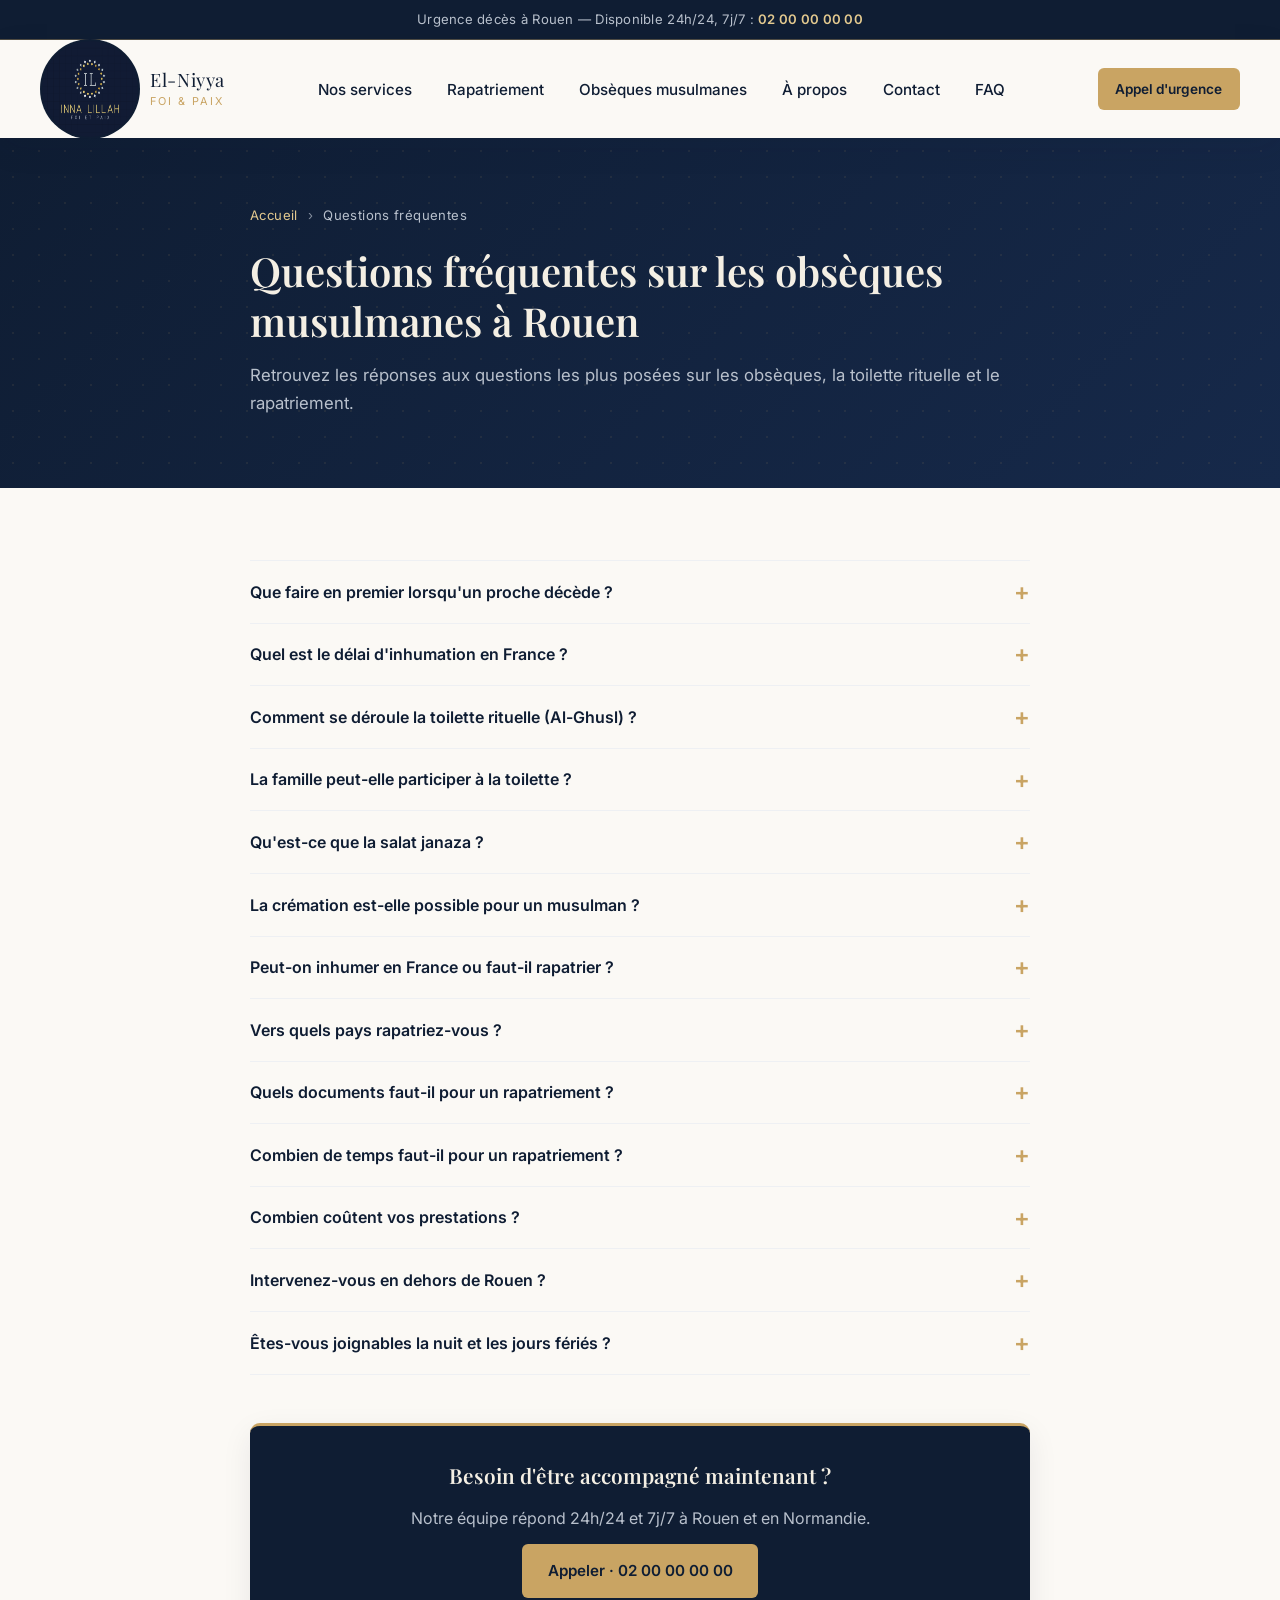
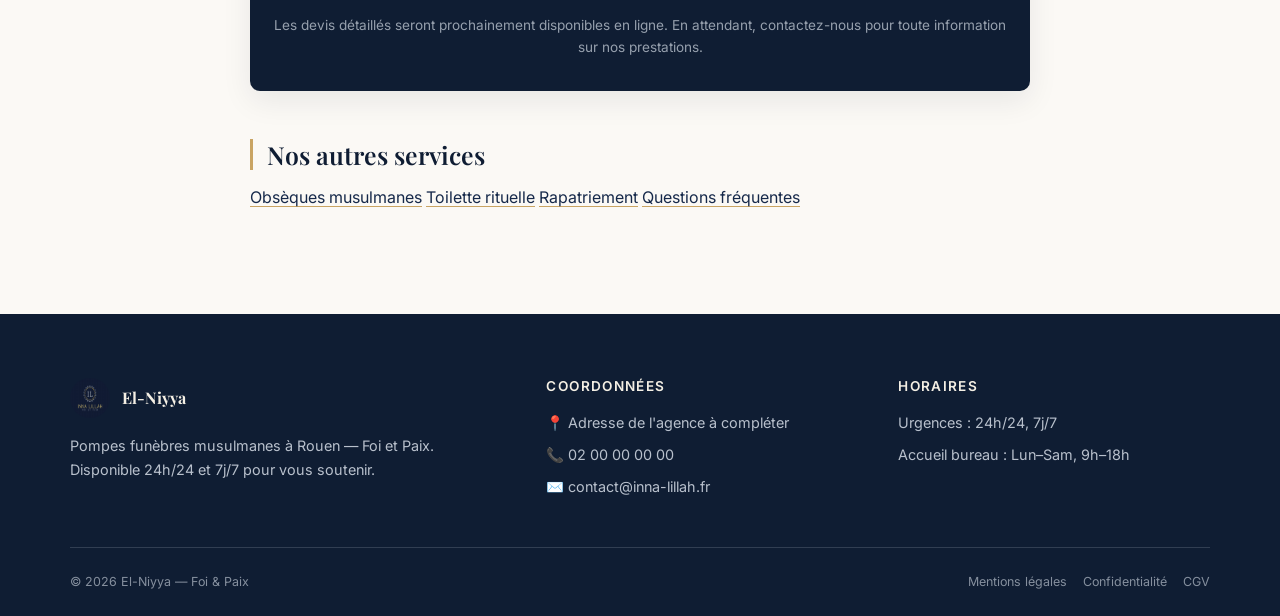
==== faq.html @ 03401d62 "ajout nouvelle pages" ====
<!DOCTYPE html>
<html lang="fr">
<head>
<meta charset="UTF-8">
<meta name="viewport" content="width=device-width, initial-scale=1.0">
<title>FAQ obsèques musulmanes et rapatriement à Rouen | El-Niyya</title>
<meta name="description" content="Réponses à vos questions : délai d'inhumation, toilette rituelle, salat janaza, rapatriement Algérie, Maroc, Tunisie, démarches. El-Niyya, Rouen, 24h/24.">
<meta name="robots" content="index, follow">
<link rel="canonical" href="https://www.el-niyya.fr/faq.html">
<meta property="og:type" content="website">
<meta property="og:url" content="https://www.el-niyya.fr/faq.html">
<meta property="og:title" content="FAQ obsèques musulmanes et rapatriement à Rouen | El-Niyya">
<meta property="og:description" content="Réponses à vos questions : délai d'inhumation, toilette rituelle, salat janaza, rapatriement Algérie, Maroc, Tunisie, démarches. El-Niyya, Rouen, 24h/24.">
<meta property="og:image" content="https://www.el-niyya.fr/assets/logo-el-niyya.png">
<meta property="og:locale" content="fr_FR">
<meta property="og:site_name" content="El-Niyya">
<link rel="icon" type="image/png" href="/assets/logo-el-niyya.png">
<link rel="apple-touch-icon" href="/assets/logo-el-niyya.png">
<link rel="preconnect" href="https://fonts.googleapis.com">
<link rel="preconnect" href="https://fonts.gstatic.com" crossorigin>
<link href="https://fonts.googleapis.com/css2?family=Playfair+Display:wght@500;600;700&family=Inter:wght@300;400;500;600&display=swap" rel="stylesheet">
<script type="application/ld+json">{"@context": "https://schema.org", "@type": "FAQPage", "mainEntity": [{"@type": "Question", "name": "Que faire en premier lorsqu'un proche décède ?", "acceptedAnswer": {"@type": "Answer", "text": "Si le décès a lieu à domicile, faites constater le décès par un médecin, qui établit le certificat de décès. Appelez-nous ensuite à toute heure : nous vous guidons et organisons la prise en charge du défunt. Si le décès a lieu à l'hôpital ou en maison de retraite, l'établissement vous indiquera les démarches, et vous pouvez nous contacter directement."}}, {"@type": "Question", "name": "Quel est le délai d'inhumation en France ?", "acceptedAnswer": {"@type": "Answer", "text": "En principe, l'inhumation doit avoir lieu dans les six jours suivant le décès, dimanches et jours fériés non compris. Une dérogation est possible dans certains cas, notamment en cas de rapatriement. Nous vous précisons les délais applicables à votre situation."}}, {"@type": "Question", "name": "Comment se déroule la toilette rituelle (Al-Ghusl) ?", "acceptedAnswer": {"@type": "Answer", "text": "Le défunt est lavé avec soin et pudeur, selon la Sunna, par des personnes du même sexe, puis enveloppé dans le linceul (kafan). Retrouvez le détail sur notre page <a href='/toilette-rituelle-rouen.html'>toilette rituelle à Rouen</a>."}}, {"@type": "Question", "name": "La famille peut-elle participer à la toilette ?", "acceptedAnswer": {"@type": "Answer", "text": "Selon vos souhaits et les possibilités, des proches peuvent y participer ou y assister. Nous en discutons ensemble, sans rien imposer."}}, {"@type": "Question", "name": "Qu'est-ce que la salat janaza ?", "acceptedAnswer": {"@type": "Answer", "text": "C'est la prière funéraire, accomplie collectivement avant l'inhumation. Elle se fait généralement debout, sans prosternation. Nous coordonnons avec vous le lieu et l'horaire."}}, {"@type": "Question", "name": "La crémation est-elle possible pour un musulman ?", "acceptedAnswer": {"@type": "Answer", "text": "Non. La tradition musulmane prescrit l'inhumation et interdit la crémation. Nos prestations respectent ce principe."}}, {"@type": "Question", "name": "Peut-on inhumer en France ou faut-il rapatrier ?", "acceptedAnswer": {"@type": "Answer", "text": "C'est le choix de la famille. Certaines familles inhument à Rouen ou en Normandie, d'autres rapatrient le défunt au pays. Nous vous accompagnons dans les deux cas."}}, {"@type": "Question", "name": "Vers quels pays rapatriez-vous ?", "acceptedAnswer": {"@type": "Answer", "text": "Actuellement vers l'Algérie, le Maroc et la Tunisie. Consultez notre page <a href='/rapatriement-algerie-maroc-tunisie-rouen.html'>rapatriement depuis Rouen</a>. Pour un autre pays, contactez-nous."}}, {"@type": "Question", "name": "Quels documents faut-il pour un rapatriement ?", "acceptedAnswer": {"@type": "Answer", "text": "En général : le certificat de décès, une pièce d'identité ou le passeport du défunt, et les autorisations administratives. La liste exacte dépend du pays et de la situation ; nous vous la précisons dès votre appel."}}, {"@type": "Question", "name": "Combien de temps faut-il pour un rapatriement ?", "acceptedAnswer": {"@type": "Answer", "text": "Le délai dépend des formalités administratives, des disponibilités de vol et du pays de destination. Nous mettons tout en œuvre pour aller le plus vite possible et vous tenons informés à chaque étape."}}, {"@type": "Question", "name": "Combien coûtent vos prestations ?", "acceptedAnswer": {"@type": "Answer", "text": "Le coût dépend des prestations choisies (inhumation en France ou rapatriement, destination, etc.). Nos devis détaillés seront prochainement disponibles en ligne. En attendant, appelez-nous pour obtenir une information claire."}}, {"@type": "Question", "name": "Intervenez-vous en dehors de Rouen ?", "acceptedAnswer": {"@type": "Answer", "text": "Nous intervenons à Rouen, en Seine-Maritime et en Normandie. Contactez-nous pour vérifier votre secteur."}}, {"@type": "Question", "name": "Êtes-vous joignables la nuit et les jours fériés ?", "acceptedAnswer": {"@type": "Answer", "text": "Oui, notre équipe est joignable 24h/24 et 7j/7, jours fériés compris."}}]}</script>
<link rel="stylesheet" href="/style.css">
</head>
<body>
<header>
  <div class="top-bar">
    <span>Urgence décès à Rouen — Disponible 24h/24, 7j/7 : <a href="tel:+33200000000"><strong>02 00 00 00 00</strong></a></span>
  </div>
  <nav aria-label="Navigation principale">
    <a href="/" class="brand" aria-label="Retour à l'accueil El-Niyya">
      <img src="logo-inna-lillah.png" alt="Logo El-Niyya, pompes funèbres musulmanes à Rouen" width="55" height="55">
      <span class="brand-text"><span class="nom">El-Niyya</span><br><span class="signature">Foi &amp; Paix</span></span>
    </a>
    <ul class="nav-links" id="menu-mobile">
      <li><a href="/index.html#services">Nos services</a></li>
      <li><a href="/rapatriement.html">Rapatriement</a></li>
      <li><a href="/obseques-musulmanes-rouen.html">Obsèques musulmanes</a></li>
      <li><a href="/index.html#apropos">À propos</a></li>
      <li><a href="/index.html#contact">Contact</a></li>
      <li><a href="/faq.html">FAQ</a></li>
    </ul>
    <div class="nav-actions">
      <a href="tel:+33200000000" class="btn-call">Appel d'urgence</a>
      <button class="btn-menu" id="btn-menu" aria-label="Ouvrir le menu" aria-expanded="false" aria-controls="menu-mobile"><span></span></button>
    </div>
  </nav>
</header>
<main>
<section class="page-hero">
  <div class="container">
    <div class="page-hero-inner">
      <p class="breadcrumb"><a href="/">Accueil</a> <span aria-hidden="true">›</span> Questions fréquentes</p>
      <h1>Questions fréquentes sur les obsèques musulmanes à Rouen</h1>
      <p class="page-intro">Retrouvez les réponses aux questions les plus posées sur les obsèques, la toilette rituelle et le rapatriement.</p>
    </div>
  </div>
</section>
<section class="page-body">
  <div class="container">
    <div class="page-content">
      <details class="faq-item"><summary>Que faire en premier lorsqu'un proche décède ?</summary><p>Si le décès a lieu à domicile, faites constater le décès par un médecin, qui établit le certificat de décès. Appelez-nous ensuite à toute heure : nous vous guidons et organisons la prise en charge du défunt. Si le décès a lieu à l'hôpital ou en maison de retraite, l'établissement vous indiquera les démarches, et vous pouvez nous contacter directement.</p></details>
      <details class="faq-item"><summary>Quel est le délai d'inhumation en France ?</summary><p>En principe, l'inhumation doit avoir lieu dans les six jours suivant le décès, dimanches et jours fériés non compris. Une dérogation est possible dans certains cas, notamment en cas de rapatriement. Nous vous précisons les délais applicables à votre situation.</p></details>
      <details class="faq-item"><summary>Comment se déroule la toilette rituelle (Al-Ghusl) ?</summary><p>Le défunt est lavé avec soin et pudeur, selon la Sunna, par des personnes du même sexe, puis enveloppé dans le linceul (kafan). Retrouvez le détail sur notre page <a href='/toilette-rituelle-rouen.html'>toilette rituelle à Rouen</a>.</p></details>
      <details class="faq-item"><summary>La famille peut-elle participer à la toilette ?</summary><p>Selon vos souhaits et les possibilités, des proches peuvent y participer ou y assister. Nous en discutons ensemble, sans rien imposer.</p></details>
      <details class="faq-item"><summary>Qu'est-ce que la salat janaza ?</summary><p>C'est la prière funéraire, accomplie collectivement avant l'inhumation. Elle se fait généralement debout, sans prosternation. Nous coordonnons avec vous le lieu et l'horaire.</p></details>
      <details class="faq-item"><summary>La crémation est-elle possible pour un musulman ?</summary><p>Non. La tradition musulmane prescrit l'inhumation et interdit la crémation. Nos prestations respectent ce principe.</p></details>
      <details class="faq-item"><summary>Peut-on inhumer en France ou faut-il rapatrier ?</summary><p>C'est le choix de la famille. Certaines familles inhument à Rouen ou en Normandie, d'autres rapatrient le défunt au pays. Nous vous accompagnons dans les deux cas.</p></details>
      <details class="faq-item"><summary>Vers quels pays rapatriez-vous ?</summary><p>Actuellement vers l'Algérie, le Maroc et la Tunisie. Consultez notre page <a href='/rapatriement-algerie-maroc-tunisie-rouen.html'>rapatriement depuis Rouen</a>. Pour un autre pays, contactez-nous.</p></details>
      <details class="faq-item"><summary>Quels documents faut-il pour un rapatriement ?</summary><p>En général : le certificat de décès, une pièce d'identité ou le passeport du défunt, et les autorisations administratives. La liste exacte dépend du pays et de la situation ; nous vous la précisons dès votre appel.</p></details>
      <details class="faq-item"><summary>Combien de temps faut-il pour un rapatriement ?</summary><p>Le délai dépend des formalités administratives, des disponibilités de vol et du pays de destination. Nous mettons tout en œuvre pour aller le plus vite possible et vous tenons informés à chaque étape.</p></details>
      <details class="faq-item"><summary>Combien coûtent vos prestations ?</summary><p>Le coût dépend des prestations choisies (inhumation en France ou rapatriement, destination, etc.). Nos devis détaillés seront prochainement disponibles en ligne. En attendant, appelez-nous pour obtenir une information claire.</p></details>
      <details class="faq-item"><summary>Intervenez-vous en dehors de Rouen ?</summary><p>Nous intervenons à Rouen, en Seine-Maritime et en Normandie. Contactez-nous pour vérifier votre secteur.</p></details>
      <details class="faq-item"><summary>Êtes-vous joignables la nuit et les jours fériés ?</summary><p>Oui, notre équipe est joignable 24h/24 et 7j/7, jours fériés compris.</p></details>
      <div class="cta-box">
  <p><strong class="cta-titre">Besoin d'être accompagné maintenant ?</strong></p>
  <p>Notre équipe répond 24h/24 et 7j/7 à Rouen et en Normandie.</p>
  <p><a href="tel:+33200000000" class="btn-primary">Appeler · 02 00 00 00 00</a></p>
  <p class="cta-note">Les devis détaillés seront prochainement disponibles en ligne. En attendant, contactez-nous pour toute information sur nos prestations.</p>
</div>
      <h2>Nos autres services</h2>
      <p class="liens-services"><a href="/obseques-musulmanes-rouen.html">Obsèques musulmanes</a> <a href="/toilette-rituelle-rouen.html">Toilette rituelle</a> <a href="/rapatriement-algerie-maroc-tunisie-rouen.html">Rapatriement</a> <a href="/faq.html">Questions fréquentes</a></p>
    </div>
  </div>
</section>
</main>
<!-- ===================== PIED DE PAGE ===================== -->
<footer id="contact">
  <div class="container">
    <div class="footer-grid">

      <div class="footer-col">
        <div class="footer-brand">
          <img src="logo-inna-lillah.png" alt="Logo Inna Lillah" width="40" height="40">
          <strong style="color:var(--sable); font-family:'Playfair Display',serif;">El-Niyya</strong>
        </div>
        <p>Pompes funèbres musulmanes à Rouen — Foi et Paix. Disponible 24h/24 et 7j/7 pour vous soutenir.</p>
      </div>

      <div class="footer-col">
        <h4>Coordonnées</h4>
        <ul>
          <li>📍 Adresse de l'agence à compléter</li>
          <li>📞 <a href="tel:+33200000000">02 00 00 00 00</a></li>
          <li>✉️ <a href="mailto:contact@inna-lillah.fr">contact@inna-lillah.fr</a></li>
        </ul>
      </div>

      <div class="footer-col">
        <h4>Horaires</h4>
        <ul>
          <li>Urgences : 24h/24, 7j/7</li>
          <li>Accueil bureau : Lun–Sam, 9h–18h</li>
        </ul>
      </div>
    </div>

    <div class="footer-bottom">
      <span>&copy; <span id="annee-courante">2026</span> El-Niyya — Foi &amp; Paix</span>
      <nav aria-label="Liens légaux">
        <a href="/mentions-legales.html">Mentions légales</a>
        <a href="/politique-confidentialite.html">Confidentialité</a>
        <a href="/cgv.html">CGV</a>
      </nav>
    </div>
  </div>
</footer>
<a href="tel:+33200000000" class="appel-flottant" aria-label="Appeler El-Niyya en urgence"><svg aria-hidden="true" viewBox="0 0 24 24" fill="none" stroke="currentColor" stroke-width="1.8"><path d="M22 16.92v3a2 2 0 0 1-2.18 2 19.79 19.79 0 0 1-8.63-3.07 19.5 19.5 0 0 1-6-6 19.79 19.79 0 0 1-3.07-8.67A2 2 0 0 1 4.11 2h3a2 2 0 0 1 2 1.72c.13.96.36 1.9.68 2.81a2 2 0 0 1-.45 2.11L8.09 9.91a16 16 0 0 0 6 6l1.27-1.27a2 2 0 0 1 2.11-.45c.91.32 1.85.55 2.81.68A2 2 0 0 1 22 16.92Z"/></svg></a>
<script src="/script.js" defer></script>
</body>
</html>
---- style.css ----
/* =====================================================================
   1. VARIABLES & RESET
   Palette dérivée du logo : bleu nuit profond, doré, argenté, sable.
   ===================================================================== */
:root{
  --bleu-nuit:      #0f1d33;   /* fond principal sombre, identique au logo */
  --bleu-nuit-2:     #16294a;  /* dégradé / variante plus claire */
  --or:              #c9a463;  /* doré du logo */
  --or-clair:        #e3c98f;
  --argent:          #b8c0cc;  /* argenté du logo */
  --sable:           #f4efe4;  /* fond clair chaleureux (jamais blanc pur) */
  --blanc-casse:     #fbf9f5;
  --gris-texte:      #4a5164;
  --gris-clair:      #eef0f3;
  --ombre:           0 10px 30px rgba(15,29,51,0.08);
  --transition:      0.35s cubic-bezier(.4,0,.2,1);
}

*,*::before,*::after{ box-sizing:border-box; margin:0; padding:0; }

html{ scroll-behavior:smooth; }

body{
  font-family:'Inter', sans-serif;
  color:var(--gris-texte);
  background:var(--blanc-casse);
  line-height:1.65;
  -webkit-font-smoothing:antialiased;
}

img{ max-width:100%; display:block; }

a{ color:inherit; text-decoration:none; }

h1,h2,h3,h4{
  font-family:'Playfair Display', serif;
  color:var(--bleu-nuit);
  line-height:1.25;
  font-weight:600;
}

.container{
  width:100%;
  max-width:1180px;
  margin-inline:auto;
  padding-inline:1.25rem;
}

/* Respect des préférences de réduction de mouvement */
@media (prefers-reduced-motion: reduce){
  *{ animation-duration:0.01ms !important; transition-duration:0.01ms !important; scroll-behavior:auto !important; }
}

.eyebrow{
  display:inline-flex;
  align-items:center;
  gap:.5rem;
  font-size:.75rem;
  letter-spacing:.14em;
  text-transform:uppercase;
  color:var(--or);
  font-weight:600;
  margin-bottom:.75rem;
}
.eyebrow::before{
  content:"";
  width:18px; height:1px;         
  background:var(--or);
  display:inline-block;
}                                               
.eyebrow::after{
  content:"";
  width:18px; height:1px;         
  background:var(--or);
  display:inline-block;
}  
/* =====================================================================
   2. SIGNATURE VISUELLE — motif "couronne d'étoiles"
   Élément décoratif ré-employé du logo (cercle d'étoiles dorées/argentées),
   utilisé comme séparateur discret entre les sections plutôt qu'une simple
   ligne, pour ancrer l'identité visuelle sur toute la page.
   ===================================================================== */
.motif-etoiles{
  width:56px; height:56px;
  margin:0 auto 1.25rem;
  opacity:.9;
}

.separateur{
  display:flex;
  align-items:center;
  justify-content:center;
  padding:2.5rem 0;
}
.separateur svg{ width:34px; height:34px; opacity:.55; }

/* =====================================================================
   3. EN-TÊTE / NAVIGATION
   ===================================================================== */
.top-bar{
  background:var(--bleu-nuit);
  color:var(--argent);
  text-align:center;
  padding:.55rem 1rem;
  font-size:.82rem;
  letter-spacing:.02em;
  border-bottom:1px solid rgba(201,164,99,.35);
}
.top-bar strong{ color:var(--or-clair); font-weight:600; }
.top-bar a{ color:inherit; }

header{
  position:sticky; top:0; z-index:50;
}

nav{
  display:flex;
  align-items:center;
  justify-content:space-between;
  gap:1rem;
  padding:.0rem 1.25rem;
  background:var(--blanc-casse);
  box-shadow:var(--ombre);
  transition:padding var(--transition);
}

.brand{
  display:flex;
  align-items:center;
  gap:.65rem;
}
.brand img{
  height:100px; width:100px;
  border-radius:50%;
  background:var(--bleu-nuit); /* le logo garde son fond bleu nuit d'origine */
  padding:2px;
  margin: -1px 0 -1px 0;
}
.brand-text{ line-height:1.1; }
.brand-text .nom{
  font-family:'Playfair Display', serif;
  font-size:1.15rem;
  color:var(--bleu-nuit);
  letter-spacing:.03em;
}
.brand-text .signature{
  font-size:.68rem;
  letter-spacing:.18em;
  text-transform:uppercase;
  color:var(--or);
}

/* Menu mobile : caché par défaut, Mobile-First */
.nav-links{
  list-style:none;
  position:fixed;
  inset:0 0 0 30%;
  background:var(--bleu-nuit);
  display:flex;
  flex-direction:column;
  align-items:flex-start;
  justify-content:center;
  gap:2rem;
  padding:2rem;
  transform:translateX(100%);
  transition:transform var(--transition);
  z-index:60;
}
.nav-links.ouvert{ transform:translateX(0); }
.nav-links a{
  color:var(--sable);
  font-size:1.1rem;
  font-weight:500;
  position:relative;
}
.nav-links a::after{
  content:"";
  position:absolute; left:0; bottom:-4px;
  width:0; height:1px; background:var(--or);
  transition:width var(--transition);
}
.nav-links a:hover::after,
.nav-links a:focus-visible::after{ width:100%; }

.nav-actions{ display:flex; align-items:center; gap:.75rem; }

.btn-menu{
  background:none; border:none; cursor:pointer;
  width:40px; height:40px;
  display:flex; align-items:center; justify-content:center;
  z-index:70;
}
.btn-menu span, .btn-menu span::before, .btn-menu span::after{
  content:""; display:block;
  width:22px; height:2px;
  background:var(--bleu-nuit);
  position:relative;
  transition:var(--transition);
}
.btn-menu span::before{ position:absolute; top:-7px; }
.btn-menu span::after{ position:absolute; top:7px; }
.btn-menu.actif span{ background:transparent; }
.btn-menu.actif span::before{ top:0; transform:rotate(45deg); background:var(--sable); }
.btn-menu.actif span::after{ top:0; transform:rotate(-45deg); background:var(--sable); }

.btn-call{
  background:var(--or);
  color:var(--bleu-nuit);
  padding:.6rem 1.1rem;
  border-radius:6px;
  font-weight:600;
  font-size:.85rem;
  white-space:nowrap;
  transition:background var(--transition), transform var(--transition);
}
.btn-call:hover, .btn-call:focus-visible{ background:var(--or-clair); transform:translateY(-2px); }

/* =====================================================================
   4. HÉRO
   ===================================================================== */
.hero{
  position:relative;
  background:
    linear-gradient(180deg, rgba(15,29,51,.92), rgba(15,29,51,.86)),
    url('https://images.unsplash.com/photo-1518116242335-502a8b9e6931?auto=format&fit=crop&q=80') center/cover;
  color:var(--sable);
  padding:4.5rem 1.25rem 5rem;
  overflow:hidden;
}
.hero::before{ /* motif d'étoiles en filigrane, écho du logo */
  content:"";
  position:absolute; inset:0;
  background-image:radial-gradient(rgba(201,164,99,.18) 1px, transparent 1px);
  background-size:26px 26px;
  opacity:.5;
  pointer-events:none;
}
.hero-content{
  position:relative;
  max-width:640px;
  margin-inline:auto;
  text-align:center;
}
.hero-content h1{
  color:var(--sable);
  font-size:clamp(2rem, 6vw, 3rem);
  margin-bottom:1.1rem;
}
.hero-content p{
  font-size:1.05rem;
  color:var(--argent);
  margin-bottom:2rem;
}
.hero-btns{
  display:flex; flex-direction:column; gap:.9rem;
}
.btn-primary, .btn-outline{
  padding:.9rem 1.6rem;
  border-radius:6px;
  font-weight:600;
  font-size:.95rem;
  transition:transform var(--transition), background var(--transition), box-shadow var(--transition);
  display:inline-block;
}
.btn-primary{
  background:var(--or);
  color:var(--bleu-nuit);
}
.btn-primary:hover, .btn-primary:focus-visible{
  background:var(--or-clair);
  box-shadow:0 8px 20px rgba(201,164,99,.35);
  transform:translateY(-2px);
}
.btn-outline{
  border:1px solid var(--argent);
  color:var(--sable);
}
.btn-outline:hover, .btn-outline:focus-visible{
  background:rgba(255,255,255,.08);
  transform:translateY(-2px);
}

/* =====================================================================
   5. SECTIONS GÉNÉRIQUES
   ===================================================================== */
section{ padding:4.5rem 0; }

.section-title{
  text-align:center;
  font-size:clamp(1.6rem, 4vw, 2.1rem);
  margin-bottom:.75rem;
}
.section-intro{
  text-align:center;
  max-width:560px;
  margin:0 auto 3rem;
  color:var(--gris-texte);
}
.header-section{ text-align:center; }

/* Services */
.services{ background:var(--gris-clair); }
.services-grid{
  display:grid;
  grid-template-columns:1fr;
  gap:1.5rem;
}
.card{
  background:var(--blanc-casse);
  padding:2.3rem 1.8rem;
  border-radius:10px;
  text-align:center;
  box-shadow:var(--ombre);
  border-top:3px solid var(--or);
  transition:transform var(--transition), box-shadow var(--transition);
  opacity:0; transform:translateY(24px);
}
.card.visible{ opacity:1; transform:translateY(0); }
.card:hover{ transform:translateY(-8px); box-shadow:0 16px 34px rgba(15,29,51,.14); }
.card .icone{
  width:52px; height:52px;
  margin:0 auto 1.2rem;
  color:var(--or);
}
.card h3{ font-size:1.15rem; margin-bottom:.6rem; }
.card p{ font-size:.95rem; }

/* À propos / valeurs */
.apropos{
  background:var(--bleu-nuit);
  color:var(--argent);
}
.apropos .section-title, .apropos h3{ color:var(--sable); }
.apropos-grid{
  display:grid;
  grid-template-columns:1fr;
  gap:2.5rem;
  align-items:center;
}
.apropos-texte p{ margin-bottom:1rem; }
.valeurs{
  display:grid;
  grid-template-columns:1fr;
  gap:1.5rem;
}
.valeur{
  padding:1.4rem;
  border:1px solid rgba(184,192,204,.25);
  border-radius:8px;
  opacity:0; transform:translateY(20px);
  transition:opacity .5s ease, transform .5s ease;
}
.valeur.visible{ opacity:1; transform:translateY(0); }
.valeur h4{
  color:var(--or-clair);
  font-size:1rem;
  margin-bottom:.4rem;
  font-family:'Inter',sans-serif;
  letter-spacing:.03em;
}
.valeur p{ font-size:.9rem; color:var(--argent); }

/* Bande d'urgence */
.bande-urgence{
  background:linear-gradient(90deg, var(--or), var(--or-clair));
  color:var(--bleu-nuit);
  text-align:center;
  padding:2.4rem 1.25rem;
}
.bande-urgence h2{ color:var(--bleu-nuit); font-size:1.4rem; margin-bottom:.6rem; }
.bande-urgence .btn-primary{ background:var(--bleu-nuit); color:var(--sable); margin-top:1rem; }
.bande-urgence .btn-primary:hover{ background:var(--bleu-nuit-2); }

/* =====================================================================
   6. PIED DE PAGE
   ===================================================================== */
footer{
  background:var(--bleu-nuit);
  color:var(--argent);
  padding:4rem 0 1.5rem;
}
.footer-grid{
  display:grid;
  grid-template-columns:1fr;
  gap:2.5rem;
  margin-bottom:2.5rem;
}
.footer-brand{ display:flex; gap:.75rem; align-items:center; margin-bottom:1rem; }
.footer-brand img{ height:40px; width:40px; border-radius:50%; }
.footer-col h4{
  color:var(--sable);
  font-family:'Inter', sans-serif;
  font-size:.85rem;
  text-transform:uppercase;
  letter-spacing:.1em;
  margin-bottom:1rem;
}
.footer-col p, .footer-col li{ font-size:.9rem; margin-bottom:.5rem; color:var(--argent); }
.footer-col ul{ list-style:none; }
.footer-col a:hover{ color:var(--or-clair); }

.footer-form{ display:flex; margin-top:.5rem; }
.footer-form input{
  flex:1;
  padding:.7rem .9rem;
  border:1px solid rgba(184,192,204,.3);
  background:rgba(255,255,255,.04);
  color:var(--sable);
  border-radius:6px 0 0 6px;
  font-size:.9rem;
}
.footer-form input::placeholder{ color:rgba(184,192,204,.6); }
.footer-form button{
  padding:.7rem 1.1rem;
  border:none;
  background:var(--or);
  color:var(--bleu-nuit);
  font-weight:600;
  border-radius:0 6px 6px 0;
  cursor:pointer;
  transition:background var(--transition);
}
.footer-form button:hover{ background:var(--or-clair); }
.form-message{ font-size:.8rem; margin-top:.6rem; color:var(--or-clair); min-height:1.2em; }

.footer-bottom{
  border-top:1px solid rgba(184,192,204,.2);
  padding-top:1.5rem;
  display:flex;
  flex-direction:column;
  gap:.75rem;
  align-items:center;
  text-align:center;
  font-size:.78rem;
  color:rgba(184,192,204,.7);
}
.footer-bottom nav{
  background:none; box-shadow:none; padding:0;
  display:flex; gap:1rem; flex-wrap:wrap; justify-content:center;
}
.footer-bottom nav a:hover{ color:var(--or-clair); }

/* Bouton flottant d'appel — visible en permanence sur mobile */
.appel-flottant{
  position:fixed;
  bottom:1.1rem; right:1.1rem;
  z-index:80;
  background:var(--bleu-nuit);
  color:var(--sable);
  width:56px; height:56px;
  border-radius:50%;
  display:flex; align-items:center; justify-content:center;
  box-shadow:0 10px 24px rgba(15,29,51,.35);
  border:2px solid var(--or);
}
.appel-flottant svg{ width:24px; height:24px; }

/* =====================================================================
   7. RESPONSIVE — TABLETTE (≥640px) & DESKTOP (≥1024px)
   ===================================================================== */
@media (min-width:640px){
  .hero-btns{ flex-direction:row; justify-content:center; }
  .services-grid{ grid-template-columns:repeat(2,1fr); }
  .valeurs{ grid-template-columns:repeat(2,1fr); }
  .footer-grid{ grid-template-columns:repeat(2,1fr); }
  
}
@media (max-width:640px){
.brand img{
    width: 65px;
    height: 65px;
  }
}
@media (min-width:1024px){
  nav{ padding:0rem 2.5rem; }
  .nav-links{
    position:static;
    flex-direction:row;
    background:none;
    transform:none;
    padding:0;
    gap:2.2rem;
  }
  .nav-links a{ color:var(--bleu-nuit); font-size:.95rem; }
  .nav-links a::after{ background:var(--or); }
  .btn-menu{ display:none; }

  .hero{ padding:6rem 1.25rem 7rem; }

  .services-grid{ grid-template-columns:repeat(4,1fr); }
  .apropos-grid{ grid-template-columns:1.1fr 1fr; gap:4rem; }
  .footer-grid{ grid-template-columns:1.4fr 1fr 1fr; }
  .footer-bottom{ flex-direction:row; justify-content:space-between; }
  .appel-flottant{ display:none; } /* la barre d'urgence fixe suffit sur desktop */
}

/* Lien de la page courante dans le menu */
.nav-links a[aria-current="page"]::after{ width:100%; }

/* Bandeau de titre */
.page-hero{
  position:relative;
  background:linear-gradient(135deg, var(--bleu-nuit), var(--bleu-nuit-2));
  color:var(--argent);
  padding:3rem 0 3.2rem;
  overflow:hidden;
}
.page-hero::before{ /* même filigrane d'étoiles que le héro */
  content:"";
  position:absolute; inset:0;
  background-image:radial-gradient(rgba(201,164,99,.18) 1px, transparent 1px);
  background-size:26px 26px;
  opacity:.5;
  pointer-events:none;
}
.page-hero-inner{ position:relative; max-width:780px; margin-inline:auto; }
.page-hero h1{
  color:var(--sable);
  font-size:clamp(1.7rem, 5vw, 2.5rem);
  margin-bottom:1rem;
}
.page-intro{ font-size:1.05rem; color:var(--argent); }

.breadcrumb{ font-size:.82rem; letter-spacing:.03em; margin-bottom:1.2rem; color:var(--argent); }
.breadcrumb a{ color:var(--or-clair); }
.breadcrumb a:hover, .breadcrumb a:focus-visible{ text-decoration:underline; }
.breadcrumb span{ margin:0 .35rem; opacity:.7; }

/* Corps de page */
.page-body{ background:var(--blanc-casse); padding:3.5rem 0 4.5rem; }
.page-content{ max-width:780px; margin-inline:auto; }

.page-content h2{
  font-size:clamp(1.25rem, 3vw, 1.55rem);
  margin:2.4rem 0 .9rem;
  padding-left:.9rem;
  border-left:3px solid var(--or);
}
.page-content h2:first-child{ margin-top:0; }
.page-content p{ margin-bottom:1rem; }
.page-content strong{ color:var(--bleu-nuit); font-weight:600; }

.page-content ul{ list-style:none; margin:0 0 1.2rem; }
.page-content li{ position:relative; padding-left:1.4rem; margin-bottom:.7rem; }
.page-content li::before{
  content:"";
  position:absolute; left:0; top:.7em;
  width:7px; height:7px;
  background:var(--or);
  transform:rotate(45deg);
}

.page-content a:not(.btn-primary){
  color:var(--bleu-nuit-2);
  text-decoration:underline;
  text-decoration-color:var(--or);
  text-underline-offset:3px;
  transition:color var(--transition);
}
.page-content a:not(.btn-primary):hover,
.page-content a:not(.btn-primary):focus-visible{ color:var(--or); }

/* Bloc d'appel à l'action */
.cta-box{
  margin:3rem 0;
  padding:2rem 1.5rem;
  background:var(--bleu-nuit);
  color:var(--argent);
  border-radius:10px;
  border-top:3px solid var(--or);
  text-align:center;
  box-shadow:var(--ombre);
}
.cta-box p{ margin-bottom:.8rem; }
.page-content .cta-box strong, .cta-box .cta-titre{
  display:block;
  font-family:'Playfair Display', serif;
  font-size:1.3rem;
  color:var(--sable);
}
.cta-note{ font-size:.85rem; color:rgba(184,192,204,.8); margin:1rem 0 0 !important; }

/* FAQ (accordéon <details>) */
.faq-item{ border-bottom:1px solid var(--gris-clair); }
.faq-item:first-of-type{ border-top:1px solid var(--gris-clair); }
.faq-item summary{
  list-style:none;
  cursor:pointer;
  display:flex; justify-content:space-between; align-items:center; gap:1rem;
  padding:1.1rem 0;
  font-weight:600;
  color:var(--bleu-nuit);
}
.faq-item summary::-webkit-details-marker{ display:none; }
.faq-item summary::after{
  content:"+";
  flex-shrink:0;
  font-size:1.5rem; line-height:1;
  color:var(--or);
  transition:transform var(--transition);
}
.faq-item[open] summary::after{ transform:rotate(45deg); }
.faq-item summary:focus-visible{ outline:2px solid var(--or); outline-offset:3px; }
.faq-item p{ padding:0 2rem 1.2rem 0; margin:0; }

@media (min-width:1024px){
  .page-hero{ padding:4.2rem 0 4.4rem; }
  .page-body{ padding:4.5rem 0 5.5rem; }
}
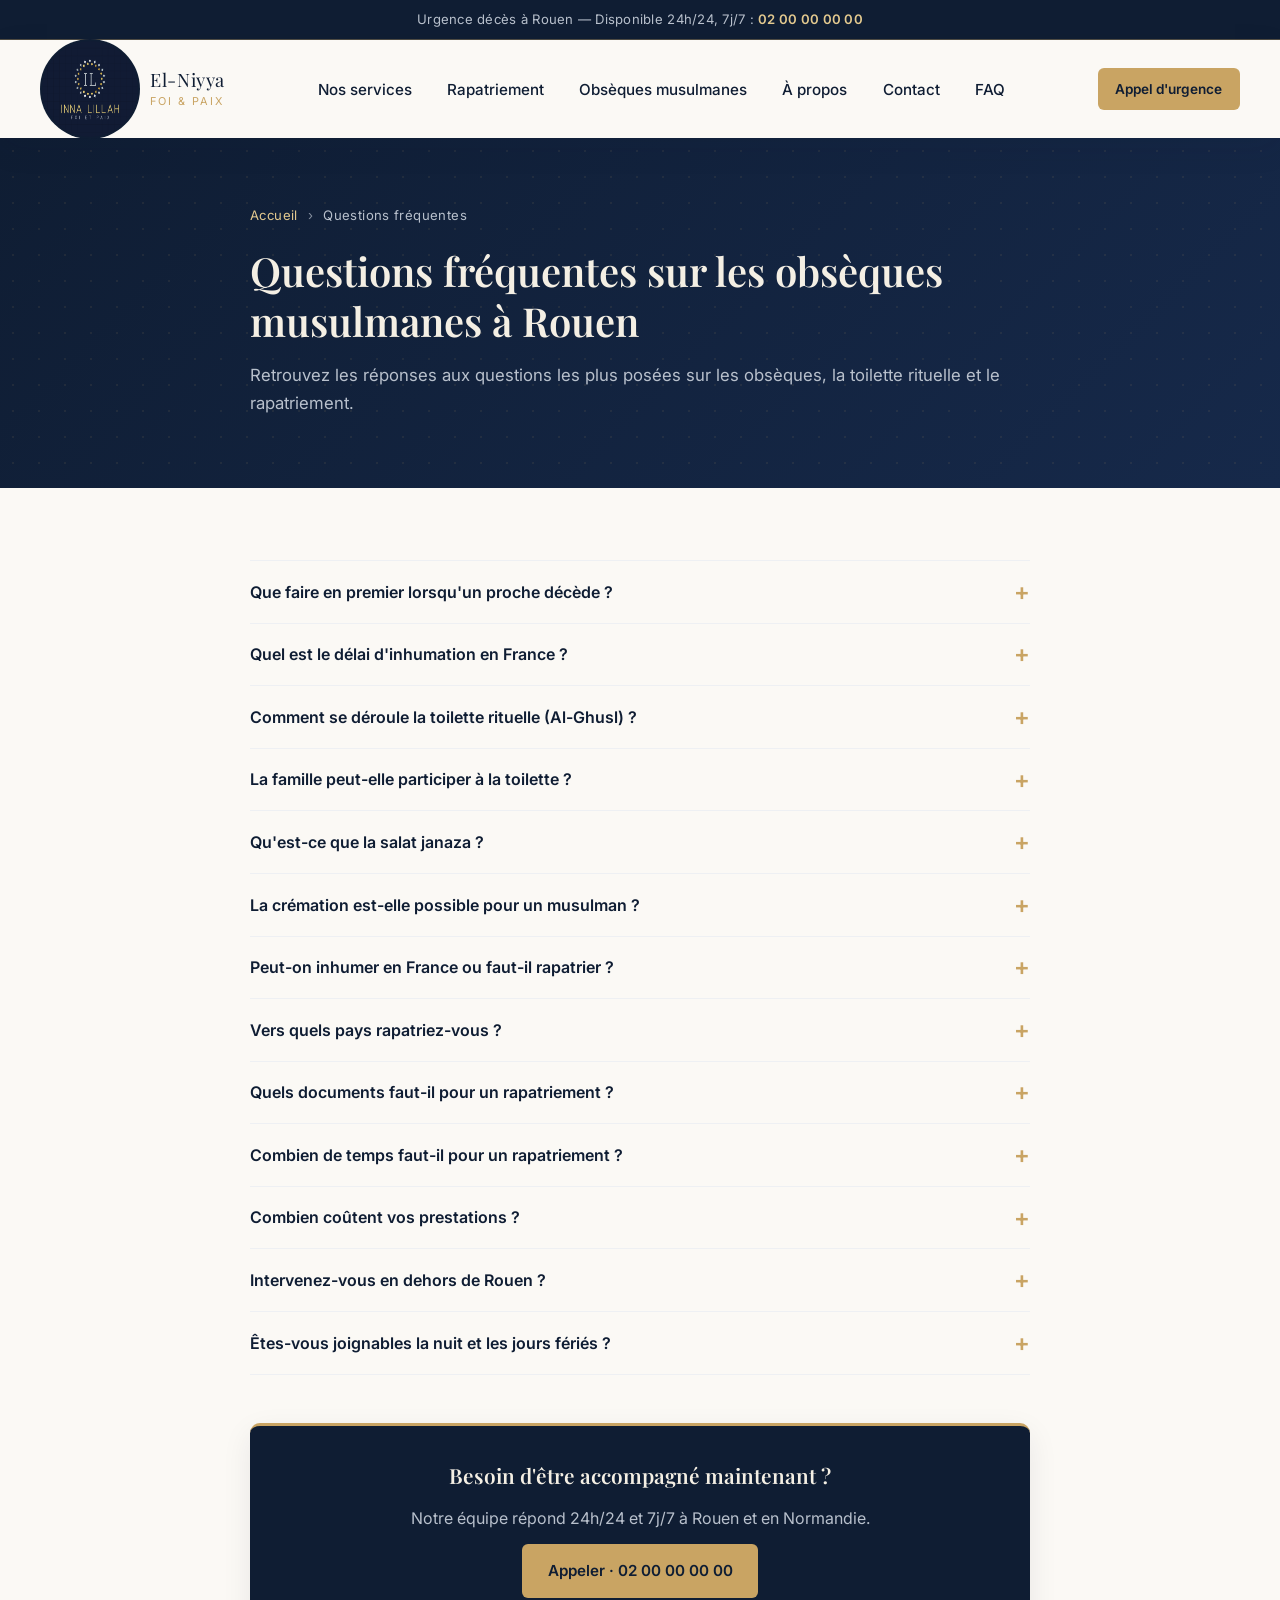
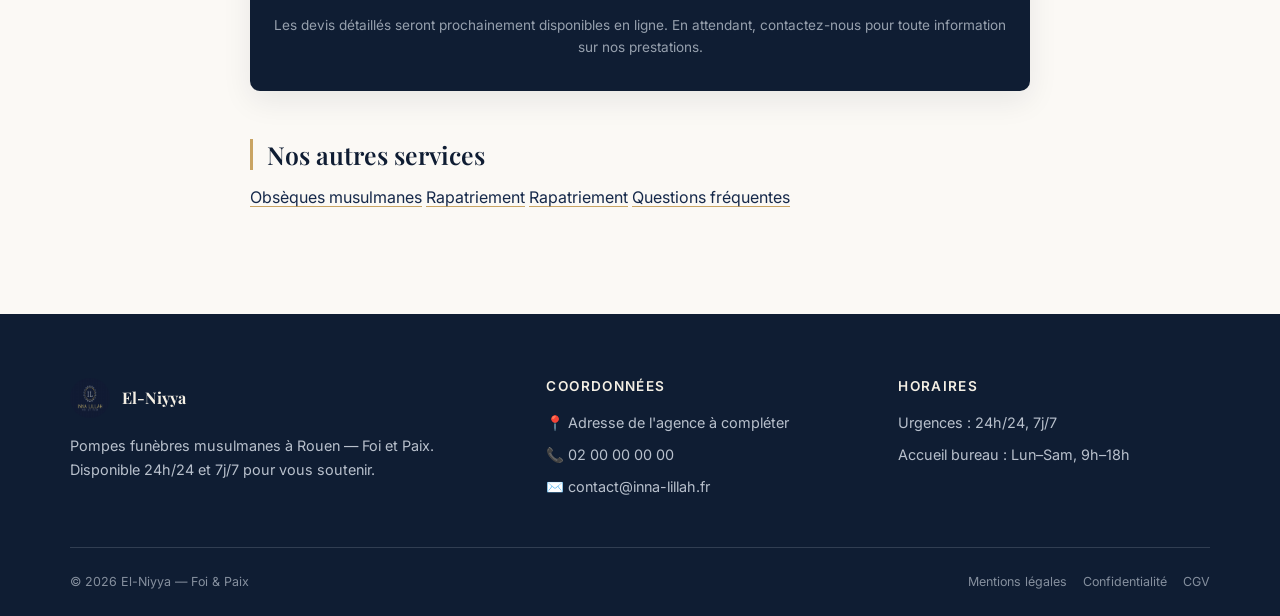
==== commit 924de3b5: "slash" ====
--- a/faq.html
+++ b/faq.html
@@ -33,12 +33,12 @@
       <span class="brand-text"><span class="nom">El-Niyya</span><br><span class="signature">Foi &amp; Paix</span></span>
     </a>
     <ul class="nav-links" id="menu-mobile">
-      <li><a href="/index.html#services">Nos services</a></li>
-      <li><a href="/rapatriement.html">Rapatriement</a></li>
-      <li><a href="/obseques-musulmanes-rouen.html">Obsèques musulmanes</a></li>
-      <li><a href="/index.html#apropos">À propos</a></li>
-      <li><a href="/index.html#contact">Contact</a></li>
-      <li><a href="/faq.html">FAQ</a></li>
+      <li><a href="index.html#services">Nos services</a></li>
+      <li><a href="rapatriement.html">Rapatriement</a></li>
+      <li><a href="obseques-musulmanes-rouen.html">Obsèques musulmanes</a></li>
+      <li><a href="index.html#apropos">À propos</a></li>
+      <li><a href="index.html#contact">Contact</a></li>
+      <li><a href="faq.html">FAQ</a></li>
     </ul>
     <div class="nav-actions">
       <a href="tel:+33200000000" class="btn-call">Appel d'urgence</a>
@@ -79,7 +79,7 @@
   <p class="cta-note">Les devis détaillés seront prochainement disponibles en ligne. En attendant, contactez-nous pour toute information sur nos prestations.</p>
 </div>
       <h2>Nos autres services</h2>
-      <p class="liens-services"><a href="/obseques-musulmanes-rouen.html">Obsèques musulmanes</a> <a href="/toilette-rituelle-rouen.html">Toilette rituelle</a> <a href="/rapatriement-algerie-maroc-tunisie-rouen.html">Rapatriement</a> <a href="/faq.html">Questions fréquentes</a></p>
+      <p class="liens-services"><a href="obseques-musulmanes-rouen.html">Obsèques musulmanes</a> <a href="rapatriement.html">Rapatriement</a> <a href="rapatriement.html">Rapatriement</a> <a href="faq.html">Questions fréquentes</a></p>
     </div>
   </div>
 </section>
@@ -126,6 +126,6 @@
   </div>
 </footer>
 <a href="tel:+33200000000" class="appel-flottant" aria-label="Appeler El-Niyya en urgence"><svg aria-hidden="true" viewBox="0 0 24 24" fill="none" stroke="currentColor" stroke-width="1.8"><path d="M22 16.92v3a2 2 0 0 1-2.18 2 19.79 19.79 0 0 1-8.63-3.07 19.5 19.5 0 0 1-6-6 19.79 19.79 0 0 1-3.07-8.67A2 2 0 0 1 4.11 2h3a2 2 0 0 1 2 1.72c.13.96.36 1.9.68 2.81a2 2 0 0 1-.45 2.11L8.09 9.91a16 16 0 0 0 6 6l1.27-1.27a2 2 0 0 1 2.11-.45c.91.32 1.85.55 2.81.68A2 2 0 0 1 22 16.92Z"/></svg></a>
-<script src="/script.js" defer></script>
+<script src="script.js" defer></script>
 </body>
 </html>
